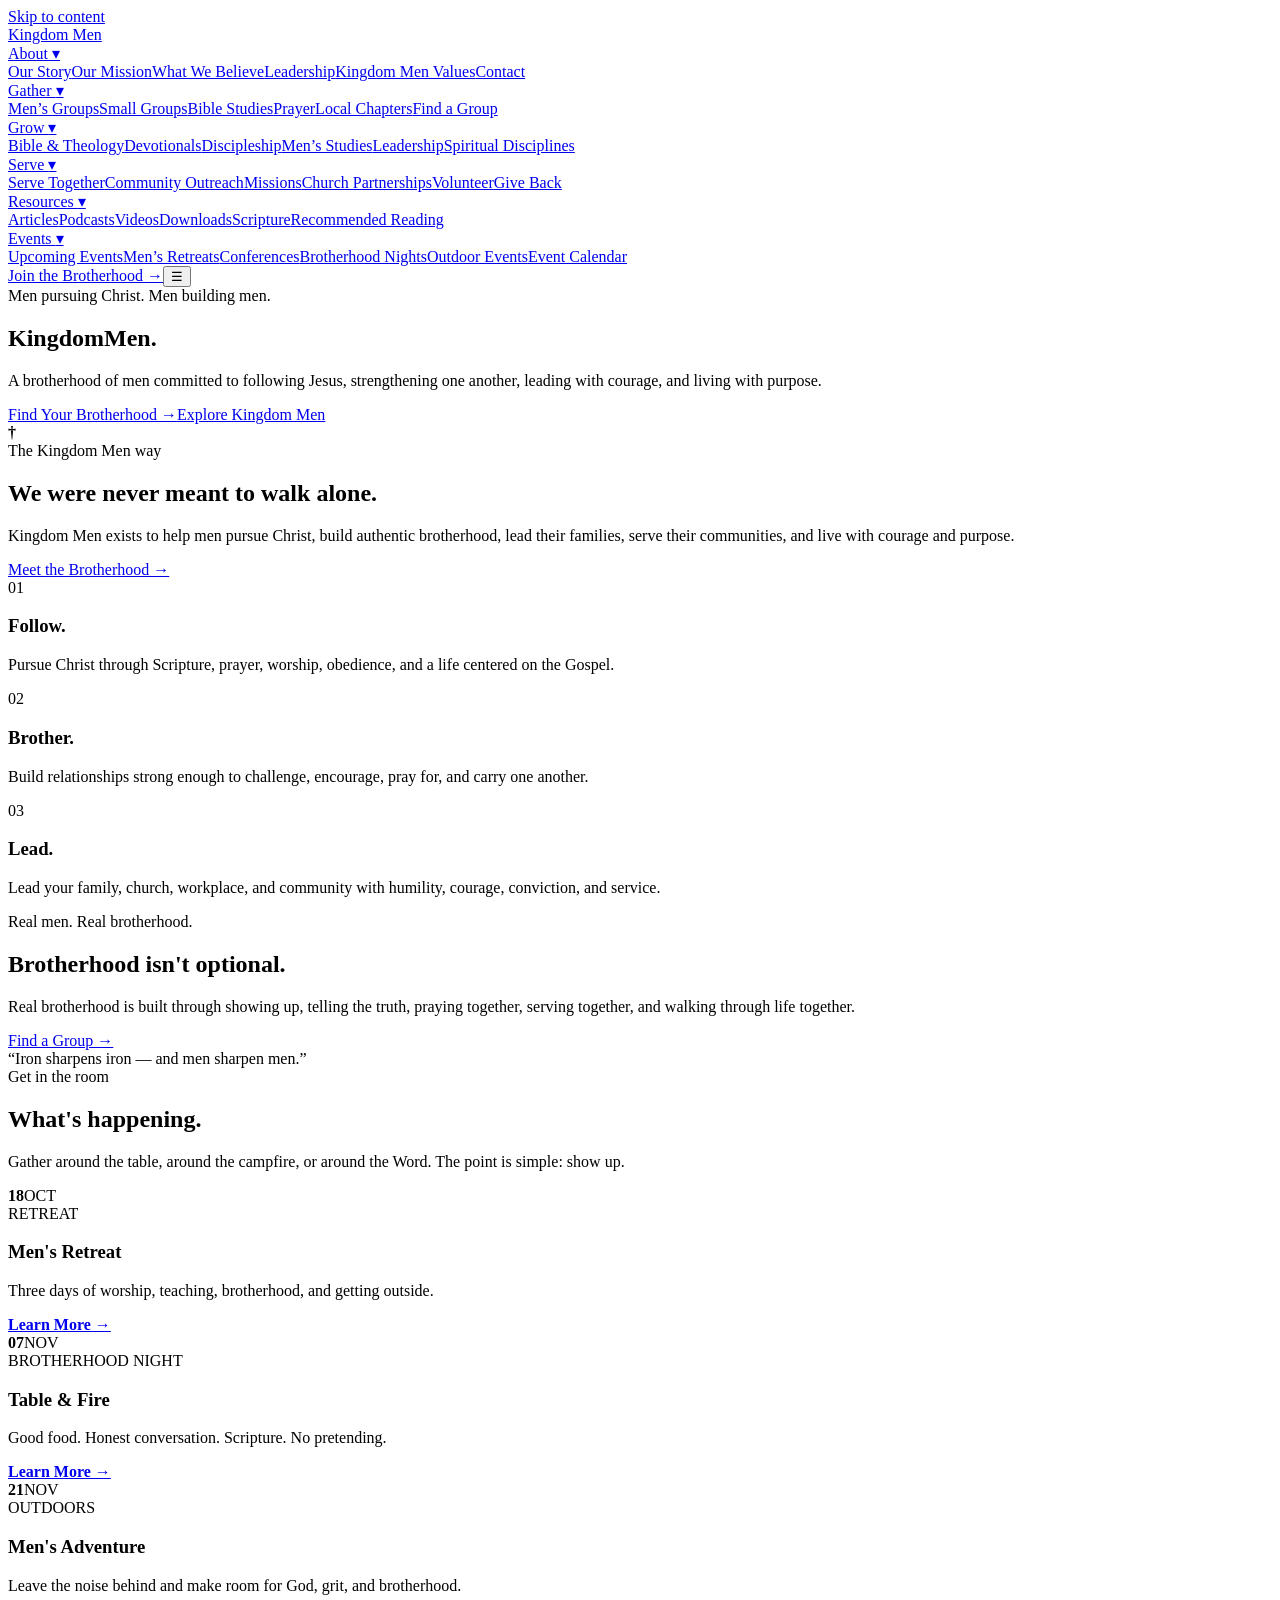
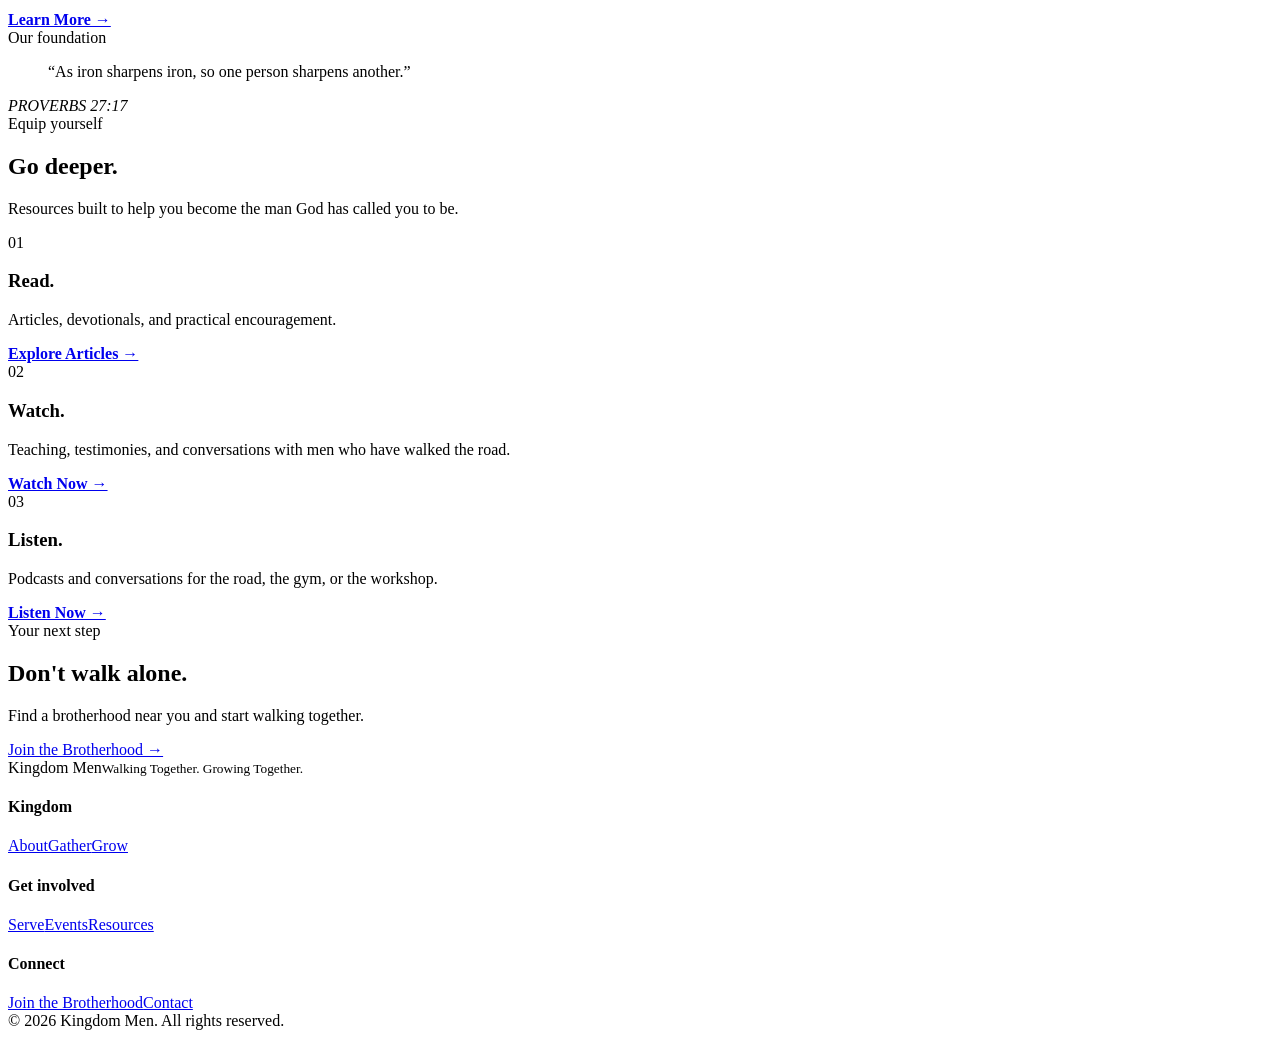
==== index.html @ 9b4fb4cf "Add files via upload" ====
<!DOCTYPE html>
<html lang="en">
<head>
<meta charset="UTF-8">
<meta name="viewport" content="width=device-width, initial-scale=1.0">
<title>Kingdom Men | Walking Together. Growing Together.</title>
<meta name="description" content="Kingdom Men — men pursuing Christ, building brotherhood, and living with purpose.">
<link rel="preconnect" href="https://fonts.googleapis.com">
<link rel="preconnect" href="https://fonts.gstatic.com" crossorigin>
<link href="https://fonts.googleapis.com/css2?family=Barlow+Condensed:wght@500;600;700;800;900&family=Inter:wght@400;500;600;700&display=swap" rel="stylesheet">
<link rel="stylesheet" href="styles.css"><script src="site.js" defer></script>
</head>
<body>
<a class="skip" href="#main">Skip to content</a><header class="site-header"><div class="container navbar"><a class="brand" href="index.html"><img src="kingdom-mark.png" alt=""><span class="brand-name">Kingdom Men</span></a><nav class="nav" aria-label="Main navigation"><div class="nav-item"><a class="nav-link" href="about.html">About <span class="chev">▾</span></a><div class="dropdown"><a href="about.html#our-story">Our Story</a><a href="about.html#our-mission">Our Mission</a><a href="about.html#what-we-believe">What We Believe</a><a href="about.html#leadership">Leadership</a><a href="about.html#kingdom-men-values">Kingdom Men Values</a><a href="contact.html">Contact</a></div></div><div class="nav-item"><a class="nav-link" href="gather.html">Gather <span class="chev">▾</span></a><div class="dropdown"><a href="gather.html#men-s-groups">Men’s Groups</a><a href="gather.html#small-groups">Small Groups</a><a href="gather.html#bible-studies">Bible Studies</a><a href="gather.html#prayer">Prayer</a><a href="gather.html#local-chapters">Local Chapters</a><a href="gather.html#find-a-group">Find a Group</a></div></div><div class="nav-item"><a class="nav-link" href="grow.html">Grow <span class="chev">▾</span></a><div class="dropdown"><a href="grow.html#bible-theology">Bible & Theology</a><a href="grow.html#devotionals">Devotionals</a><a href="grow.html#discipleship">Discipleship</a><a href="grow.html#men-s-studies">Men’s Studies</a><a href="grow.html#leadership">Leadership</a><a href="grow.html#spiritual-disciplines">Spiritual Disciplines</a></div></div><div class="nav-item"><a class="nav-link" href="serve.html">Serve <span class="chev">▾</span></a><div class="dropdown"><a href="serve.html#serve-together">Serve Together</a><a href="serve.html#community-outreach">Community Outreach</a><a href="serve.html#missions">Missions</a><a href="serve.html#church-partnerships">Church Partnerships</a><a href="serve.html#volunteer">Volunteer</a><a href="serve.html#give-back">Give Back</a></div></div><div class="nav-item"><a class="nav-link" href="resources.html">Resources <span class="chev">▾</span></a><div class="dropdown"><a href="resources.html#articles">Articles</a><a href="resources.html#podcasts">Podcasts</a><a href="resources.html#videos">Videos</a><a href="resources.html#downloads">Downloads</a><a href="resources.html#scripture">Scripture</a><a href="resources.html#recommended-reading">Recommended Reading</a></div></div><div class="nav-item"><a class="nav-link" href="events.html">Events <span class="chev">▾</span></a><div class="dropdown"><a href="events.html#upcoming-events">Upcoming Events</a><a href="events.html#men-s-retreats">Men’s Retreats</a><a href="events.html#conferences">Conferences</a><a href="events.html#brotherhood-nights">Brotherhood Nights</a><a href="events.html#outdoor-events">Outdoor Events</a><a href="events.html#event-calendar">Event Calendar</a></div></div></nav><a class="btn btn-red header-cta" href="join.html">Join the Brotherhood →</a><button class="mobile-toggle" aria-label="Open menu" aria-expanded="false" aria-controls="mobileMenu">☰</button></div><div id="mobileMenu" hidden style="background:white;padding:20px 24px;max-height:calc(100dvh - 70px);overflow:auto"><a class="btn btn-red" href="join.html">Join the Brotherhood →</a><details><summary>About</summary><a href="about.html">Explore About →</a><a href="about.html#our-story">Our Story</a><a href="about.html#our-mission">Our Mission</a><a href="about.html#what-we-believe">What We Believe</a><a href="about.html#leadership">Leadership</a><a href="about.html#kingdom-men-values">Kingdom Men Values</a><a href="contact.html">Contact</a></details><details><summary>Gather</summary><a href="gather.html">Explore Gather →</a><a href="gather.html#men-s-groups">Men’s Groups</a><a href="gather.html#small-groups">Small Groups</a><a href="gather.html#bible-studies">Bible Studies</a><a href="gather.html#prayer">Prayer</a><a href="gather.html#local-chapters">Local Chapters</a><a href="gather.html#find-a-group">Find a Group</a></details><details><summary>Grow</summary><a href="grow.html">Explore Grow →</a><a href="grow.html#bible-theology">Bible & Theology</a><a href="grow.html#devotionals">Devotionals</a><a href="grow.html#discipleship">Discipleship</a><a href="grow.html#men-s-studies">Men’s Studies</a><a href="grow.html#leadership">Leadership</a><a href="grow.html#spiritual-disciplines">Spiritual Disciplines</a></details><details><summary>Serve</summary><a href="serve.html">Explore Serve →</a><a href="serve.html#serve-together">Serve Together</a><a href="serve.html#community-outreach">Community Outreach</a><a href="serve.html#missions">Missions</a><a href="serve.html#church-partnerships">Church Partnerships</a><a href="serve.html#volunteer">Volunteer</a><a href="serve.html#give-back">Give Back</a></details><details><summary>Resources</summary><a href="resources.html">Explore Resources →</a><a href="resources.html#articles">Articles</a><a href="resources.html#podcasts">Podcasts</a><a href="resources.html#videos">Videos</a><a href="resources.html#downloads">Downloads</a><a href="resources.html#scripture">Scripture</a><a href="resources.html#recommended-reading">Recommended Reading</a></details><details><summary>Events</summary><a href="events.html">Explore Events →</a><a href="events.html#upcoming-events">Upcoming Events</a><a href="events.html#men-s-retreats">Men’s Retreats</a><a href="events.html#conferences">Conferences</a><a href="events.html#brotherhood-nights">Brotherhood Nights</a><a href="events.html#outdoor-events">Outdoor Events</a><a href="events.html#event-calendar">Event Calendar</a></details></div></header>

<main id="main">
<section class="hero"><div class="container hero-content"><div class="eyebrow">Men pursuing Christ. Men building men.</div><h1><span>Kingdom</span><span class="red">Men.</span></h1><p class="hero-lead">A brotherhood of men committed to following Jesus, strengthening one another, leading with courage, and living with purpose.</p><div class="hero-actions"><a class="btn btn-red" href="join.html">Find Your Brotherhood →</a><a class="btn btn-outline" href="about.html">Explore Kingdom Men</a></div><div class="hero-rule"><i></i><b>†</b><i></i></div></div></section>

<section class="intro" id="about"><div class="container"><div class="intro-grid"><div><div class="eyebrow">The Kingdom Men way</div><h2>We were never meant to walk alone.</h2></div><div class="intro-copy"><p>Kingdom Men exists to help men pursue Christ, build authentic brotherhood, lead their families, serve their communities, and live with courage and purpose.</p><a class="btn btn-dark" href="gather.html">Meet the Brotherhood →</a></div></div>
<div class="cards3" id="gather"><article class="pillar"><div class="num">01</div><h3>Follow.</h3><p>Pursue Christ through Scripture, prayer, worship, obedience, and a life centered on the Gospel.</p></article><article class="pillar"><div class="num">02</div><h3>Brother.</h3><p>Build relationships strong enough to challenge, encourage, pray for, and carry one another.</p></article><article class="pillar" id="grow"><div class="num">03</div><h3>Lead.</h3><p>Lead your family, church, workplace, and community with humility, courage, conviction, and service.</p></article></div></div></section>

<section class="brotherhood" id="serve"><div class="container brother-grid"><div><div class="eyebrow">Real men. Real brotherhood.</div><h2>Brotherhood isn't optional.</h2><p>Real brotherhood is built through showing up, telling the truth, praying together, serving together, and walking through life together.</p><a class="btn btn-dark" href="join.html">Find a Group →</a></div><div class="brother-quote">“Iron sharpens iron — and men sharpen men.”</div></div></section>

<section class="events" id="events"><div class="container"><div class="section-head"><div><div class="eyebrow">Get in the room</div><h2>What's happening.</h2></div><p>Gather around the table, around the campfire, or around the Word. The point is simple: show up.</p></div>
<div class="event-grid"><article class="event-card"><div class="event-image"><div class="date"><strong>18</strong><span>OCT</span></div></div><div class="event-body"><div class="event-type">RETREAT</div><h3>Men's Retreat</h3><p>Three days of worship, teaching, brotherhood, and getting outside.</p><a href="join.html"><b>Learn More →</b></a></div></article><article class="event-card"><div class="event-image"><div class="date"><strong>07</strong><span>NOV</span></div></div><div class="event-body"><div class="event-type">BROTHERHOOD NIGHT</div><h3>Table & Fire</h3><p>Good food. Honest conversation. Scripture. No pretending.</p><a href="join.html"><b>Learn More →</b></a></div></article><article class="event-card"><div class="event-image"><div class="date"><strong>21</strong><span>NOV</span></div></div><div class="event-body"><div class="event-type">OUTDOORS</div><h3>Men's Adventure</h3><p>Leave the noise behind and make room for God, grit, and brotherhood.</p><a href="join.html"><b>Learn More →</b></a></div></article></div></div></section>

<section class="creed"><div class="eyebrow">Our foundation</div><blockquote>“As iron sharpens iron, so one person sharpens another.”</blockquote><cite>PROVERBS 27:17</cite></section>

<section class="resources" id="resources"><div class="container"><div class="section-head"><div><div class="eyebrow">Equip yourself</div><h2>Go deeper.</h2></div><p>Resources built to help you become the man God has called you to be.</p></div>
<div class="resource-grid"><article class="resource"><div class="icon">01</div><h3>Read.</h3><p>Articles, devotionals, and practical encouragement.</p><a href="resources.html#articles"><b>Explore Articles →</b></a></article><article class="resource"><div class="icon">02</div><h3>Watch.</h3><p>Teaching, testimonies, and conversations with men who have walked the road.</p><a href="resources.html#videos"><b>Watch Now →</b></a></article><article class="resource"><div class="icon">03</div><h3>Listen.</h3><p>Podcasts and conversations for the road, the gym, or the workshop.</p><a href="resources.html#podcasts"><b>Listen Now →</b></a></article></div></div></section>

<section class="final-cta" id="join"><div class="container final-grid"><div><div class="eyebrow">Your next step</div><h2>Don't walk alone.</h2><p>Find a brotherhood near you and start walking together.</p></div><a class="btn btn-red" href="contact.html">Join the Brotherhood →</a></div></section>
</main>

<footer><div class="container"><div class="footer-grid"><div class="footer-brand">Kingdom Men<small>Walking Together. Growing Together.</small></div><div><h4>Kingdom</h4><a href="about.html">About</a><a href="gather.html">Gather</a><a href="grow.html">Grow</a></div><div><h4>Get involved</h4><a href="serve.html">Serve</a><a href="events.html">Events</a><a href="resources.html">Resources</a></div><div><h4>Connect</h4><a href="join.html">Join the Brotherhood</a><a href="contact.html">Contact</a></div></div><div class="copyright">© 2026 Kingdom Men. All rights reserved.</div></div></footer>


</body>
</html>
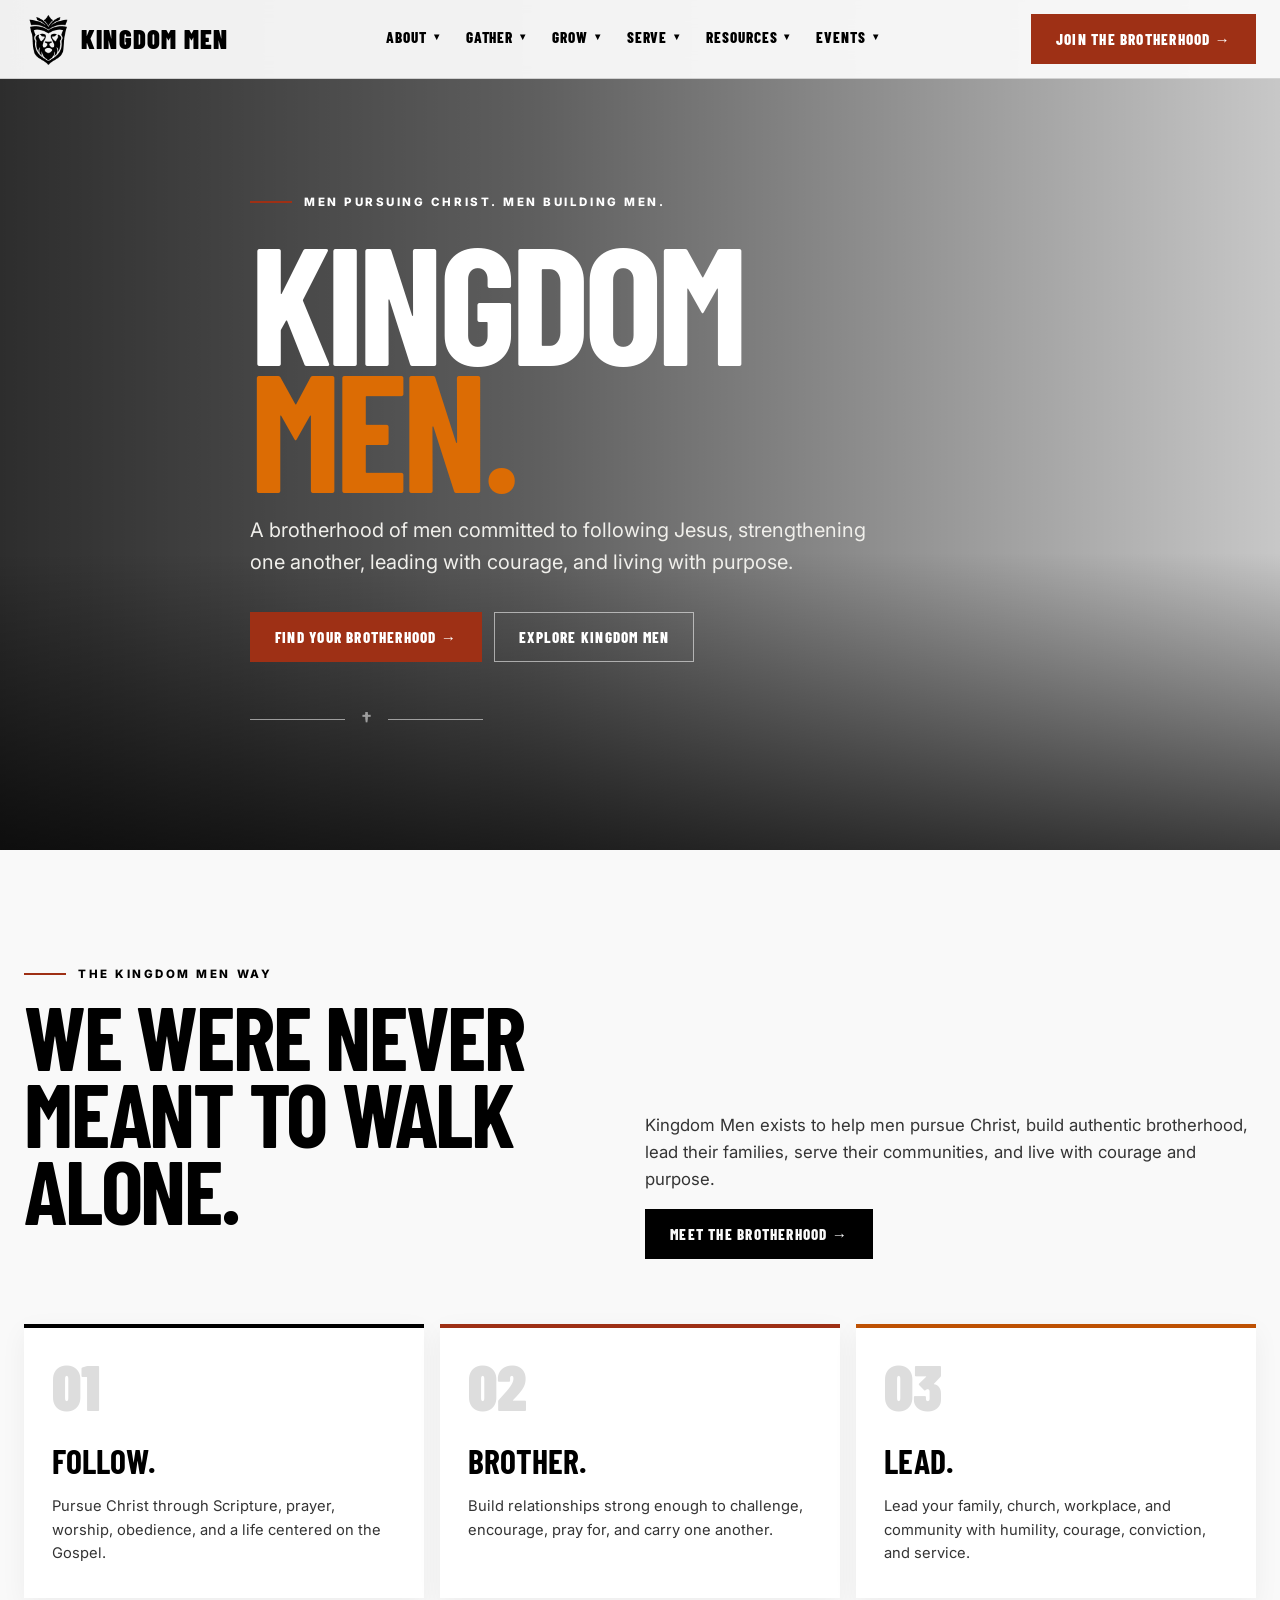
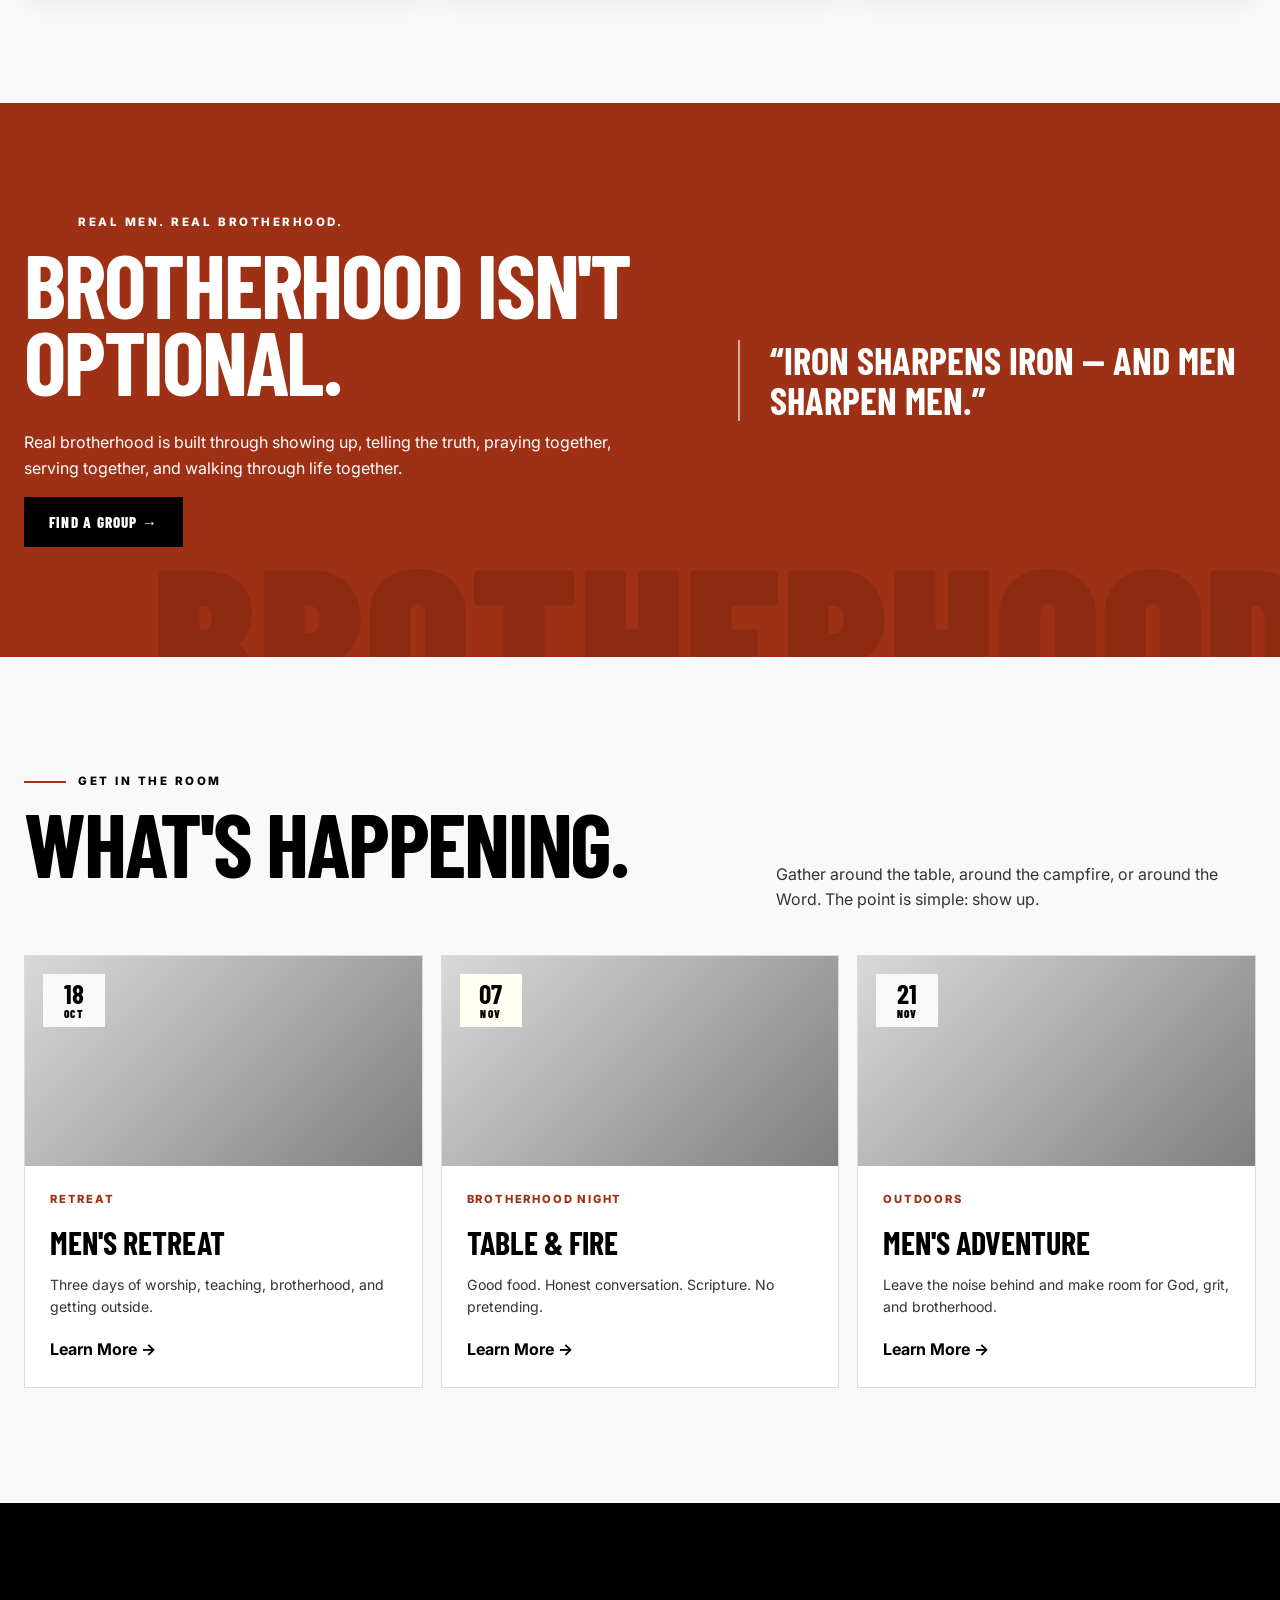
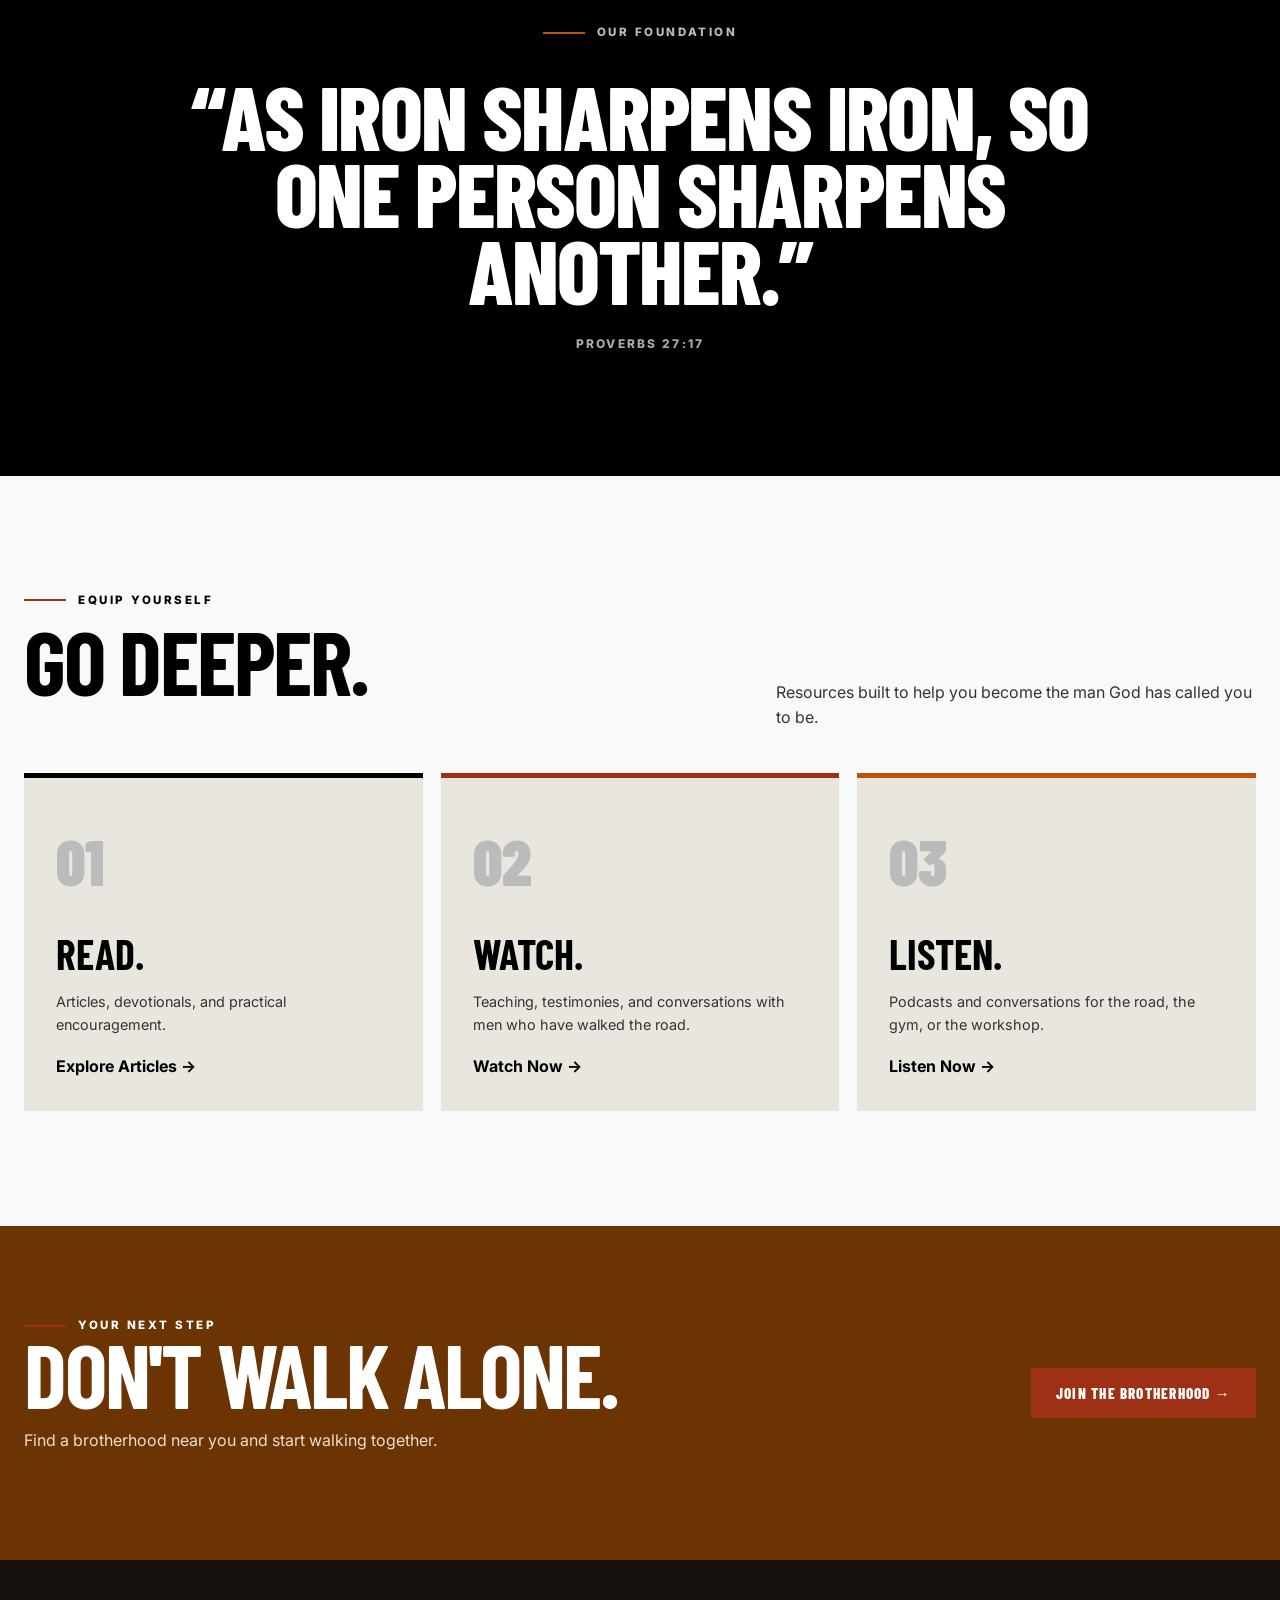
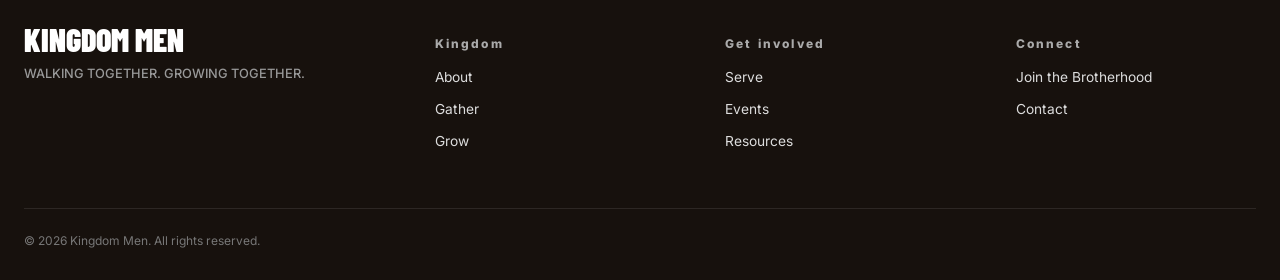
==== commit 0f8121ff: "Add files via upload" ====
--- a/index.html
+++ b/index.html
@@ -9,6 +9,10 @@
 <link rel="preconnect" href="https://fonts.gstatic.com" crossorigin>
 <link href="https://fonts.googleapis.com/css2?family=Barlow+Condensed:wght@500;600;700;800;900&family=Inter:wght@400;500;600;700&display=swap" rel="stylesheet">
 <link rel="stylesheet" href="styles.css"><script src="site.js" defer></script>
+<style>
+.hero{background-image:linear-gradient(90deg,rgba(0,0,0,.82),rgba(0,0,0,.62) 42%,rgba(0,0,0,.2)),url("https://mwebapp.blob.core.windows.net/imgresrces/mountains.jpg")}
+.event-image{background-image:linear-gradient(135deg,rgba(0,0,0,.15),rgba(0,0,0,.5)),url("https://mwebapp.blob.core.windows.net/imgresrces/mountains.jpg")}
+</style>
 </head>
 <body>
 <a class="skip" href="#main">Skip to content</a><header class="site-header"><div class="container navbar"><a class="brand" href="index.html"><img src="kingdom-mark.png" alt=""><span class="brand-name">Kingdom Men</span></a><nav class="nav" aria-label="Main navigation"><div class="nav-item"><a class="nav-link" href="about.html">About <span class="chev">▾</span></a><div class="dropdown"><a href="about.html#our-story">Our Story</a><a href="about.html#our-mission">Our Mission</a><a href="about.html#what-we-believe">What We Believe</a><a href="about.html#leadership">Leadership</a><a href="about.html#kingdom-men-values">Kingdom Men Values</a><a href="contact.html">Contact</a></div></div><div class="nav-item"><a class="nav-link" href="gather.html">Gather <span class="chev">▾</span></a><div class="dropdown"><a href="gather.html#men-s-groups">Men’s Groups</a><a href="gather.html#small-groups">Small Groups</a><a href="gather.html#bible-studies">Bible Studies</a><a href="gather.html#prayer">Prayer</a><a href="gather.html#local-chapters">Local Chapters</a><a href="gather.html#find-a-group">Find a Group</a></div></div><div class="nav-item"><a class="nav-link" href="grow.html">Grow <span class="chev">▾</span></a><div class="dropdown"><a href="grow.html#bible-theology">Bible & Theology</a><a href="grow.html#devotionals">Devotionals</a><a href="grow.html#discipleship">Discipleship</a><a href="grow.html#men-s-studies">Men’s Studies</a><a href="grow.html#leadership">Leadership</a><a href="grow.html#spiritual-disciplines">Spiritual Disciplines</a></div></div><div class="nav-item"><a class="nav-link" href="serve.html">Serve <span class="chev">▾</span></a><div class="dropdown"><a href="serve.html#serve-together">Serve Together</a><a href="serve.html#community-outreach">Community Outreach</a><a href="serve.html#missions">Missions</a><a href="serve.html#church-partnerships">Church Partnerships</a><a href="serve.html#volunteer">Volunteer</a><a href="serve.html#give-back">Give Back</a></div></div><div class="nav-item"><a class="nav-link" href="resources.html">Resources <span class="chev">▾</span></a><div class="dropdown"><a href="resources.html#articles">Articles</a><a href="resources.html#podcasts">Podcasts</a><a href="resources.html#videos">Videos</a><a href="resources.html#downloads">Downloads</a><a href="resources.html#scripture">Scripture</a><a href="resources.html#recommended-reading">Recommended Reading</a></div></div><div class="nav-item"><a class="nav-link" href="events.html">Events <span class="chev">▾</span></a><div class="dropdown"><a href="events.html#upcoming-events">Upcoming Events</a><a href="events.html#men-s-retreats">Men’s Retreats</a><a href="events.html#conferences">Conferences</a><a href="events.html#brotherhood-nights">Brotherhood Nights</a><a href="events.html#outdoor-events">Outdoor Events</a><a href="events.html#event-calendar">Event Calendar</a></div></div></nav><a class="btn btn-red header-cta" href="join.html">Join the Brotherhood →</a><button class="mobile-toggle" aria-label="Open menu" aria-expanded="false" aria-controls="mobileMenu">☰</button></div><div id="mobileMenu" hidden style="background:white;padding:20px 24px;max-height:calc(100dvh - 70px);overflow:auto"><a class="btn btn-red" href="join.html">Join the Brotherhood →</a><details><summary>About</summary><a href="about.html">Explore About →</a><a href="about.html#our-story">Our Story</a><a href="about.html#our-mission">Our Mission</a><a href="about.html#what-we-believe">What We Believe</a><a href="about.html#leadership">Leadership</a><a href="about.html#kingdom-men-values">Kingdom Men Values</a><a href="contact.html">Contact</a></details><details><summary>Gather</summary><a href="gather.html">Explore Gather →</a><a href="gather.html#men-s-groups">Men’s Groups</a><a href="gather.html#small-groups">Small Groups</a><a href="gather.html#bible-studies">Bible Studies</a><a href="gather.html#prayer">Prayer</a><a href="gather.html#local-chapters">Local Chapters</a><a href="gather.html#find-a-group">Find a Group</a></details><details><summary>Grow</summary><a href="grow.html">Explore Grow →</a><a href="grow.html#bible-theology">Bible & Theology</a><a href="grow.html#devotionals">Devotionals</a><a href="grow.html#discipleship">Discipleship</a><a href="grow.html#men-s-studies">Men’s Studies</a><a href="grow.html#leadership">Leadership</a><a href="grow.html#spiritual-disciplines">Spiritual Disciplines</a></details><details><summary>Serve</summary><a href="serve.html">Explore Serve →</a><a href="serve.html#serve-together">Serve Together</a><a href="serve.html#community-outreach">Community Outreach</a><a href="serve.html#missions">Missions</a><a href="serve.html#church-partnerships">Church Partnerships</a><a href="serve.html#volunteer">Volunteer</a><a href="serve.html#give-back">Give Back</a></details><details><summary>Resources</summary><a href="resources.html">Explore Resources →</a><a href="resources.html#articles">Articles</a><a href="resources.html#podcasts">Podcasts</a><a href="resources.html#videos">Videos</a><a href="resources.html#downloads">Downloads</a><a href="resources.html#scripture">Scripture</a><a href="resources.html#recommended-reading">Recommended Reading</a></details><details><summary>Events</summary><a href="events.html">Explore Events →</a><a href="events.html#upcoming-events">Upcoming Events</a><a href="events.html#men-s-retreats">Men’s Retreats</a><a href="events.html#conferences">Conferences</a><a href="events.html#brotherhood-nights">Brotherhood Nights</a><a href="events.html#outdoor-events">Outdoor Events</a><a href="events.html#event-calendar">Event Calendar</a></details></div></header>
--- a/styles.css
+++ b/styles.css
@@ -0,0 +1,25 @@
+
+:root{--offwhite:#F9F9F9;--black:#000;--red:#9E3015;--burnt:#BE5103;--gold:#C96303;--espresso:#6B3402;--orange:#DC6C04;--line:rgba(0,0,0,.14);--shadow:0 18px 45px rgba(0,0,0,.12);--max:1240px}
+*{box-sizing:border-box}html{scroll-behavior:smooth}body{margin:0;background:var(--offwhite);color:#000;font-family:Inter,Arial,sans-serif;line-height:1.6}a{color:inherit;text-decoration:none}button{font:inherit}.container{width:min(var(--max),calc(100% - 48px));margin:auto}
+.eyebrow{display:flex;align-items:center;gap:12px;text-transform:uppercase;letter-spacing:.22em;font-size:.72rem;font-weight:800}.eyebrow:before{content:"";width:42px;height:2px;background:var(--red)}
+h1,h2,h3,.brand-name,.nav-link,.btn{font-family:"Barlow Condensed",Impact,sans-serif;text-transform:uppercase}
+h2{margin:.15em 0 .35em;font-size:clamp(3rem,7vw,6.7rem);line-height:.86;letter-spacing:-.025em}p{color:#343434}
+.btn{display:inline-flex;align-items:center;justify-content:center;gap:12px;min-height:50px;padding:0 24px;border:1px solid transparent;font-size:.95rem;font-weight:800;letter-spacing:.08em;transition:.25s ease;cursor:pointer}.btn-dark{background:#000;color:#F9F9F9}.btn-dark:hover{background:var(--red);transform:translateY(-2px)}.btn-red{background:var(--red);color:#fff}.btn-red:hover{background:var(--burnt);transform:translateY(-2px)}.btn-outline{border-color:rgba(255,255,255,.55);color:#fff}.btn-outline:hover{background:#fff;color:#000}
+.site-header{position:fixed;inset:0 0 auto;z-index:1000;background:rgba(249,249,249,.96);border-bottom:1px solid var(--line);backdrop-filter:blur(12px)}.navbar{height:78px;display:flex;align-items:center;gap:26px}.brand{display:flex;align-items:center;gap:11px;min-width:210px}.brand img{width:46px;height:52px;object-fit:contain}.brand-name{font-size:1.65rem;font-weight:900;letter-spacing:.045em}.nav{display:flex;align-items:stretch;justify-content:center;gap:2px;flex:1;height:100%}.nav-item{position:relative;display:flex;align-items:center}.nav-link{display:flex;align-items:center;gap:7px;height:100%;padding:0 12px;font-size:.95rem;font-weight:800;letter-spacing:.06em;border-bottom:3px solid transparent}.nav-link:hover{border-color:var(--red)}.chev{font-family:Inter;font-size:.65rem}.dropdown{position:absolute;top:78px;left:0;min-width:235px;padding:10px;background:#fff;border:1px solid var(--line);box-shadow:var(--shadow);opacity:0;visibility:hidden;transform:translateY(8px);transition:.2s ease}.nav-item:hover .dropdown,.nav-item:focus-within .dropdown{opacity:1;visibility:visible;transform:translateY(0)}.dropdown a{display:block;padding:11px 13px;font-size:.82rem;font-weight:600}.dropdown a:hover{background:#f1eee9;color:var(--red)}.header-cta{white-space:nowrap}.mobile-toggle{display:none;margin-left:auto;background:none;border:0;font-size:1.8rem}
+.hero{min-height:850px;padding-top:78px;position:relative;display:flex;align-items:center;overflow:hidden;background:linear-gradient(90deg,rgba(0,0,0,.82),rgba(0,0,0,.62) 42%,rgba(0,0,0,.2)),url("mountains.jpg") center bottom/cover no-repeat;color:#fff}.hero:after{content:"";position:absolute;inset:0;background:linear-gradient(0deg,rgba(0,0,0,.7),transparent 35%);pointer-events:none}.hero-content{position:relative;z-index:2;max-width:780px;padding:90px 0}.hero .eyebrow{color:#fff}.hero h1{font-size:clamp(5.5rem,13vw,12.5rem);line-height:.76;letter-spacing:-.035em;margin:26px 0 24px}.hero h1 span{display:block}.hero h1 .red{color:var(--orange)}.hero-lead{max-width:650px;color:#f0efeb;font-size:clamp(1rem,1.7vw,1.25rem);margin:0 0 34px}.hero-actions{display:flex;flex-wrap:wrap;gap:12px}.hero-rule{display:flex;align-items:center;gap:16px;margin-top:42px;color:#fff8}.hero-rule i{height:1px;background:#fff8;flex:0 0 95px}.hero-rule b{font-size:1.2rem}
+.intro{padding:115px 0 105px}.intro-grid{display:grid;grid-template-columns:1fr 1.15fr;gap:90px;align-items:end}.intro-copy p{font-size:1.05rem;max-width:650px}.cards3{display:grid;grid-template-columns:repeat(3,1fr);gap:16px;margin-top:65px}.pillar{padding:32px 28px;background:#fff;border-top:4px solid #000;box-shadow:0 8px 25px rgba(0,0,0,.05)}.pillar:nth-child(2){border-color:var(--red)}.pillar:nth-child(3){border-color:var(--burnt)}.pillar .num{font-family:"Barlow Condensed";font-size:4rem;font-weight:900;line-height:.8;color:#ddd}.pillar h3{font-size:2.1rem;margin:22px 0 8px}.pillar p{margin:0;font-size:.92rem}
+.brotherhood{background:var(--red);color:#fff;position:relative;overflow:hidden}.brotherhood:before{content:"BROTHERHOOD";position:absolute;right:-30px;bottom:-55px;font:900 17vw/.7 "Barlow Condensed";color:rgba(0,0,0,.1);pointer-events:none}.brother-grid{display:grid;grid-template-columns:1.1fr .9fr;gap:80px;padding:110px 0;position:relative;z-index:1}.brotherhood h2{max-width:780px}.brotherhood p{color:#fff;max-width:610px}.brother-quote{align-self:center;border-left:2px solid rgba(255,255,255,.6);padding-left:30px;font:700 clamp(1.6rem,3vw,2.7rem)/1.05 "Barlow Condensed";text-transform:uppercase}
+.events{padding:115px 0}.section-head{display:flex;justify-content:space-between;gap:30px;align-items:end;margin-bottom:42px}.section-head p{max-width:480px;margin:0}.event-grid{display:grid;grid-template-columns:repeat(3,1fr);gap:18px}.event-card{background:#fff;border:1px solid var(--line);transition:.25s;overflow:hidden}.event-card:hover{transform:translateY(-5px);box-shadow:var(--shadow)}.event-image{height:210px;background:linear-gradient(135deg,rgba(0,0,0,.15),rgba(0,0,0,.5)),url("mountains.jpg") center/cover;position:relative}.event-card:nth-child(2) .event-image{filter:sepia(.45)}.event-card:nth-child(3) .event-image{filter:saturate(1.25)}.date{position:absolute;top:18px;left:18px;background:var(--offwhite);width:62px;text-align:center;padding:7px 0;font-family:"Barlow Condensed";font-weight:900;line-height:.9}.date strong{display:block;font-size:1.7rem}.date span{font-size:.7rem;letter-spacing:.1em}.event-body{padding:25px}.event-type{color:var(--red);font-size:.7rem;font-weight:800;letter-spacing:.16em}.event-body h3{font-size:2rem;margin:8px 0 6px}.event-body p{font-size:.88rem;margin:0 0 18px}
+.creed{background:#000;color:#fff;text-align:center;padding:120px 20px}.creed .eyebrow{justify-content:center;color:#bbb}.creed .eyebrow:before{background:var(--burnt)}.creed blockquote{max-width:1000px;margin:35px auto 22px;font:800 clamp(3rem,7vw,7rem)/.86 "Barlow Condensed";text-transform:uppercase;letter-spacing:-.02em}.creed cite{font-style:normal;color:#aaa;letter-spacing:.18em;font-size:.75rem;font-weight:800}
+.resources{padding:115px 0}.resource-grid{display:grid;grid-template-columns:repeat(3,1fr);gap:18px}.resource{min-height:270px;padding:32px;display:flex;flex-direction:column;justify-content:end;background:#e9e6df;border-top:5px solid #000;transition:.25s}.resource:nth-child(2){border-color:var(--red)}.resource:nth-child(3){border-color:var(--burnt)}.resource:hover{transform:translateY(-5px)}.resource .icon{font-family:"Barlow Condensed";font-size:4rem;font-weight:900;color:#bbb}.resource h3{font-size:2.6rem;margin:8px 0 3px}.resource p{margin:0 0 18px;font-size:.9rem}
+.final-cta{background:var(--espresso);color:#fff;padding:90px 0}.final-grid{display:flex;justify-content:space-between;align-items:center;gap:40px}.final-cta h2{font-size:clamp(3.5rem,7vw,7rem);margin:0}.final-cta p{color:#eadfd5;max-width:500px}
+footer{background:#17110d;color:#fff;padding:60px 0 30px}.footer-grid{display:grid;grid-template-columns:1.5fr repeat(3,1fr);gap:50px}.footer-brand{font:900 2rem "Barlow Condensed";text-transform:uppercase}.footer-brand small{display:block;color:#999;font:500 .8rem Inter;margin-top:8px}footer h4{font:800 .75rem Inter;letter-spacing:.18em;color:#aaa}footer a{display:block;color:#ddd;font-size:.86rem;margin:10px 0}footer a:hover{color:var(--orange)}.copyright{border-top:1px solid #ffffff18;margin-top:45px;padding-top:22px;color:#777;font-size:.75rem}
+@media(max-width:1000px){.nav{display:none}.header-cta{display:none}.mobile-toggle{display:block}.navbar{height:70px}.hero{padding-top:70px;min-height:760px}.intro-grid,.brother-grid{grid-template-columns:1fr;gap:35px}.cards3,.event-grid,.resource-grid{grid-template-columns:1fr}.section-head{display:block}.section-head .btn{margin-top:20px}.final-grid{display:block}.final-cta .btn{margin-top:20px}.footer-grid{grid-template-columns:1fr 1fr}}
+@media(max-width:650px){.container{width:min(var(--max),calc(100% - 30px))}.brand-name{font-size:1.35rem}.brand img{width:38px;height:44px}.hero h1{font-size:5.4rem}.hero{min-height:700px}.hero-content{padding:65px 0}.hero-actions .btn{width:100%}.intro,.events,.resources{padding:80px 0}.brother-grid{padding:80px 0}.creed{padding:90px 15px}.creed blockquote{font-size:3.5rem}.footer-grid{grid-template-columns:1fr}}
+details{border-top:1px solid var(--line);padding:12px 0}summary{font-family:"Barlow Condensed";font-size:1.3rem;font-weight:800;text-transform:uppercase;cursor:pointer}details a{display:block;padding:8px 0;font-size:.85rem}
+
+:focus-visible{outline:3px solid var(--orange);outline-offset:4px}.skip{position:fixed;top:-80px;left:20px;z-index:2000;background:white;padding:12px}.skip:focus{top:10px}.page-main{padding-top:78px}section[id]{scroll-margin-top:100px}.page-hero{padding:85px 0;background:#000;color:white}.page-hero h1{font-size:clamp(4.5rem,9vw,9rem);line-height:.85;letter-spacing:-.025em;margin:24px 0}.page-hero p{color:#ddd;max-width:640px;font-size:1.1rem}.page-hero .accent{color:var(--orange)}.page-hero.photo{background:linear-gradient(90deg,#000d,#0006),url(mountains.jpg) center/cover}.page-hero.rust{background:var(--red)}.page-hero.rust .accent{color:#fff}.page-hero.paper{background:#e9e6df;color:#000}.page-hero.paper p{color:#343434}.split{display:grid;grid-template-columns:1.1fr .9fr;gap:60px;align-items:center}.page-section{padding:80px 0}.page-section h2{font-size:clamp(3rem,5vw,5rem)}.page-section h3{font-size:2rem;line-height:1;margin:0 0 16px}.muted-section{background:#e9e6df}.image-space{min-height:320px;border:1px solid #0003;background:linear-gradient(145deg,#e9e6df,#d4cbc1);display:flex;flex-direction:column;justify-content:end;padding:30px;position:relative}.image-space:before{content:'＋';font:300 5rem Inter;color:#6b340260;position:absolute;top:25px;left:30px}.image-space strong{font-family:'Barlow Condensed';font-size:2rem;text-transform:uppercase}.image-space span{font-size:.8rem;color:#514a43}.tile-grid{display:grid;grid-template-columns:repeat(3,1fr);gap:20px}.tile{padding:30px;background:#fff;border-top:4px solid var(--red)}.tile p{font-size:.95rem}.tile .number{font:800 3rem 'Barlow Condensed';color:var(--burnt)}.text-link{font-weight:700;color:var(--red)}.wide-quote{padding:55px;background:var(--red);color:#fff;font:700 clamp(2rem,4vw,4rem)/1.1 'Barlow Condensed';text-transform:uppercase}.steps{counter-reset:step}.step{display:grid;grid-template-columns:80px 1fr;gap:20px;border-top:1px solid var(--line);padding:28px 0}.step:before{counter-increment:step;content:'0' counter(step);font:800 3rem 'Barlow Condensed';color:var(--red)}.step p{margin:0}.form-panel{background:#fff;padding:35px;border-top:5px solid var(--red)}.form-grid{display:grid;grid-template-columns:1fr 1fr;gap:20px}label{display:block;font-size:.85rem;font-weight:700}input,select,textarea{display:block;width:100%;margin-top:8px;padding:13px;border:1px solid #bbb;background:var(--offwhite);font:inherit;color:#000}textarea{resize:vertical;min-height:130px}.full{grid-column:1/-1}.form-note{font-size:.8rem}.form-status{color:var(--espresso);font-weight:600}.check{display:flex;gap:10px;align-items:start}.check input{width:auto;margin:5px 0}.filters{display:flex;flex-wrap:wrap;gap:10px;margin:30px 0}.filter{padding:10px 18px;background:white;border:1px solid var(--line);cursor:pointer}.filter[aria-pressed=true]{background:#000;color:white}.resource-item[hidden]{display:none}.event-row{display:grid;grid-template-columns:100px 1fr auto;gap:25px;align-items:center;border-top:1px solid var(--line);padding:30px 0}.event-stamp{font:800 2rem/1 'Barlow Condensed';color:var(--red)}.event-row p{margin:0}.event-row h3{margin-bottom:8px}.badge{display:inline-block;padding:5px 10px;background:#e9e6df;font-size:.7rem;font-weight:700;letter-spacing:.1em}.nav-link[aria-current=page]{border-color:var(--red)}@media(max-width:1000px){.page-main{padding-top:70px}.split{grid-template-columns:1fr;gap:35px}.tile-grid{grid-template-columns:1fr}.page-hero{padding:65px 0}}@media(max-width:650px){.form-grid{grid-template-columns:1fr}.event-row{grid-template-columns:1fr}.page-section{padding:55px 0}.form-panel{padding:24px}.wide-quote{padding:30px}.image-space{min-height:260px}}@media(prefers-reduced-motion:reduce){html{scroll-behavior:auto}*,*:before,*:after{transition:none!important}}
+
+.events-slideshow{background:#0b0908;color:#fff}.events-slide{margin:0}.events-slide[hidden]{display:none}.events-slide img{display:block;width:100%;height:clamp(340px,57vw,740px);object-fit:contain;background:#0b0908}.events-slide.landscape-slide img{object-fit:cover}.events-slide figcaption{width:min(var(--max),calc(100% - 48px));margin:auto;padding:26px 0 12px}.events-slide h1,.events-slide h2{font:800 clamp(2.8rem,5vw,4.8rem)/.95 'Barlow Condensed',Impact,sans-serif;text-transform:uppercase;margin:14px 0 8px}.events-slide p{color:#eee;margin:10px 0}.slideshow-controls{display:flex;gap:12px;align-items:center;flex-wrap:wrap;padding:18px 0 28px}.slideshow-controls button{border:1px solid #ffffff55;background:transparent;color:#fff;min-width:44px;min-height:44px;cursor:pointer;padding:8px 14px}.slideshow-controls button:hover,.slide-dots button[aria-pressed=true]{background:var(--red);border-color:var(--red)}.slide-dots{display:flex;gap:8px}.slide-status{font-size:.8rem;color:#bbb;margin-left:auto}@media(max-width:650px){.events-slide figcaption{width:calc(100% - 30px)}.events-slide img{height:330px}.slide-status{margin-left:0}}
+
+ .page-hero.gather-hero{position:relative;isolation:isolate;display:flex;align-items:center;min-height:clamp(560px,56.25vw,900px);padding:65px 0;background:#0b0908;overflow:hidden}.gather-hero-image{position:absolute;inset:0;z-index:-2;display:block;width:100%;height:100%;object-fit:cover;object-position:center}.gather-hero:after{content:"";position:absolute;inset:0;z-index:-1;background:linear-gradient(90deg,rgba(11,9,8,.88) 0%,rgba(11,9,8,.68) 38%,rgba(11,9,8,.18) 75%)}.gather-hero>.container{padding:0}.gather-hero .eyebrow{color:#fff2dc;text-shadow:0 2px 8px #000}.gather-hero .eyebrow:before{background:#f2b56e}.gather-hero h1{max-width:800px;font-size:clamp(4rem,7vw,7rem);margin:24px 0;color:#fff7e8;text-shadow:0 3px 18px rgba(0,0,0,.7)}.gather-hero h1 .accent{color:#ffd18c}.gather-hero p{max-width:560px;margin-bottom:0;color:#fff7e8;font-size:clamp(1rem,1.6vw,1.2rem);text-shadow:0 2px 8px #000}@media(max-width:650px){.page-hero.gather-hero{min-height:620px;padding:55px 0}.gather-hero-image{object-position:58% center}.gather-hero:after{background:linear-gradient(90deg,rgba(11,9,8,.85),rgba(11,9,8,.5))}.gather-hero h1{font-size:clamp(3.4rem,12vw,4.8rem);line-height:.95}.gather-hero p{max-width:340px}}
